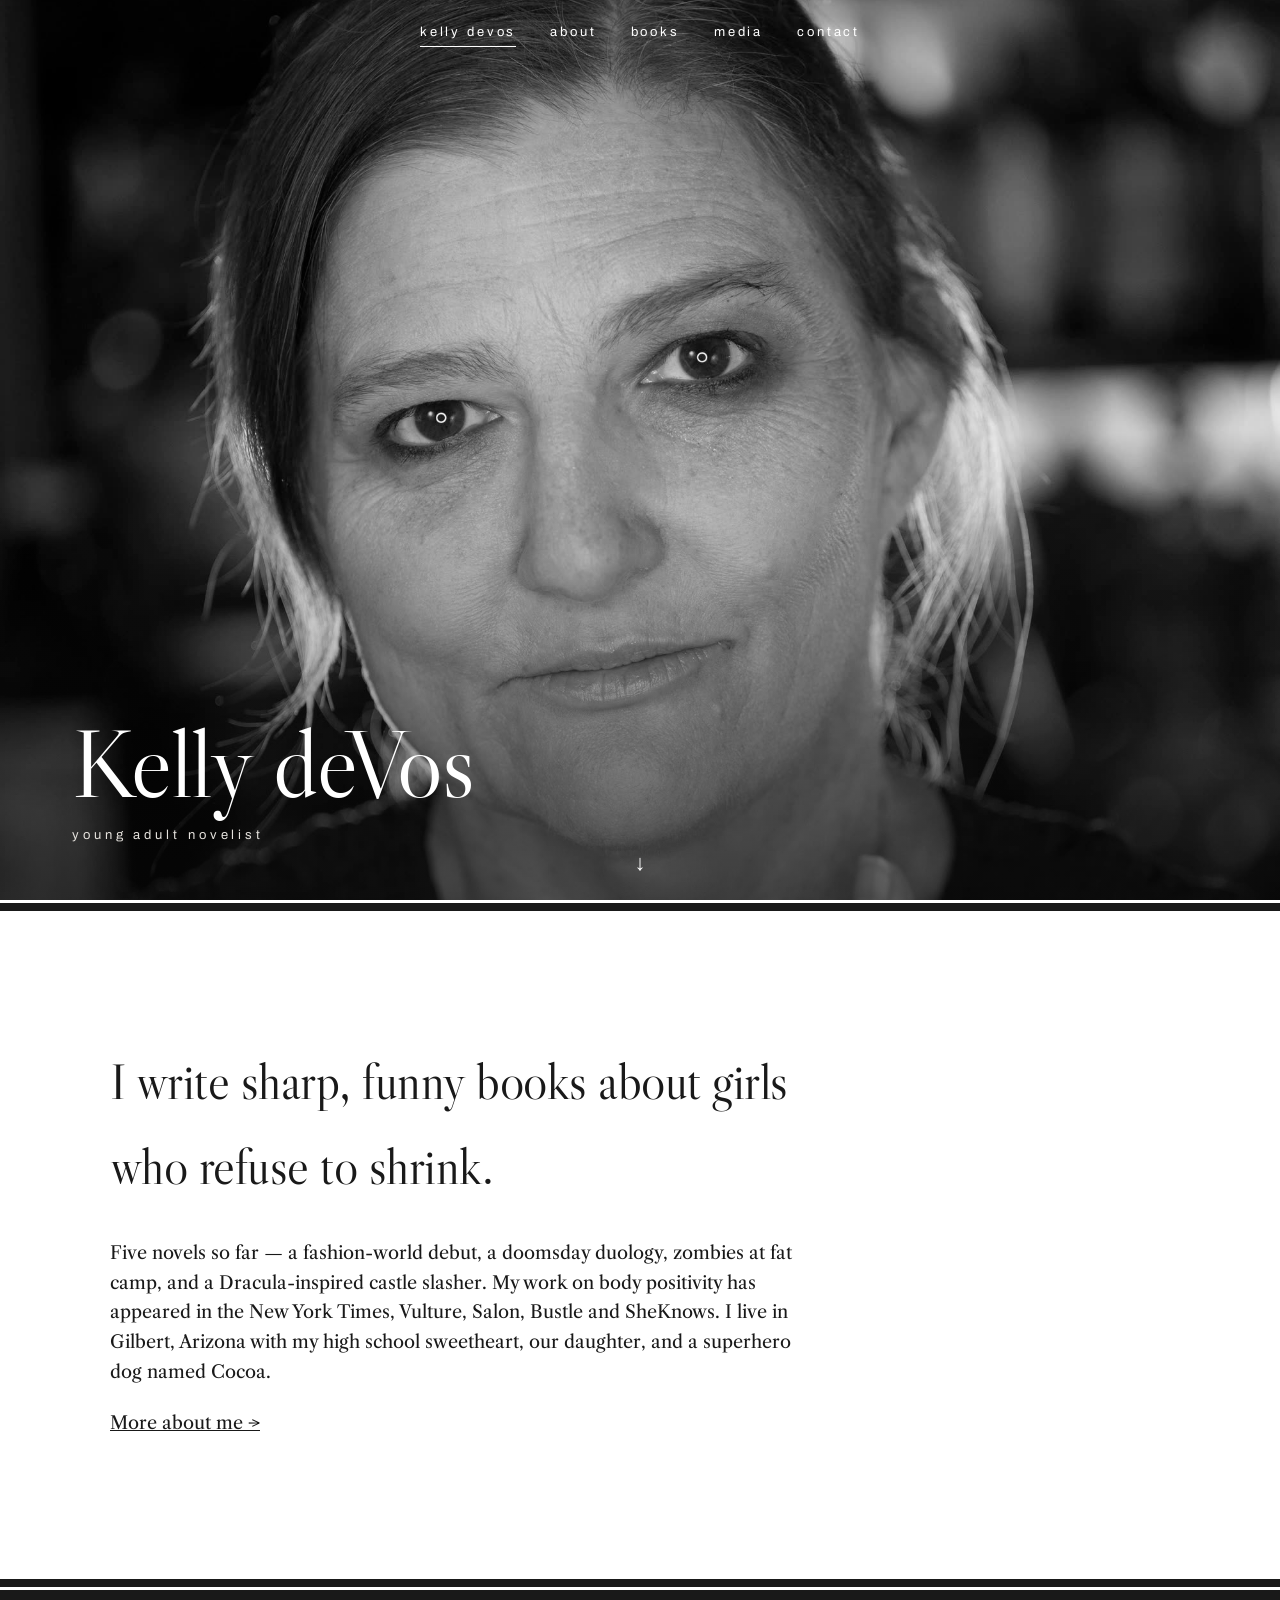
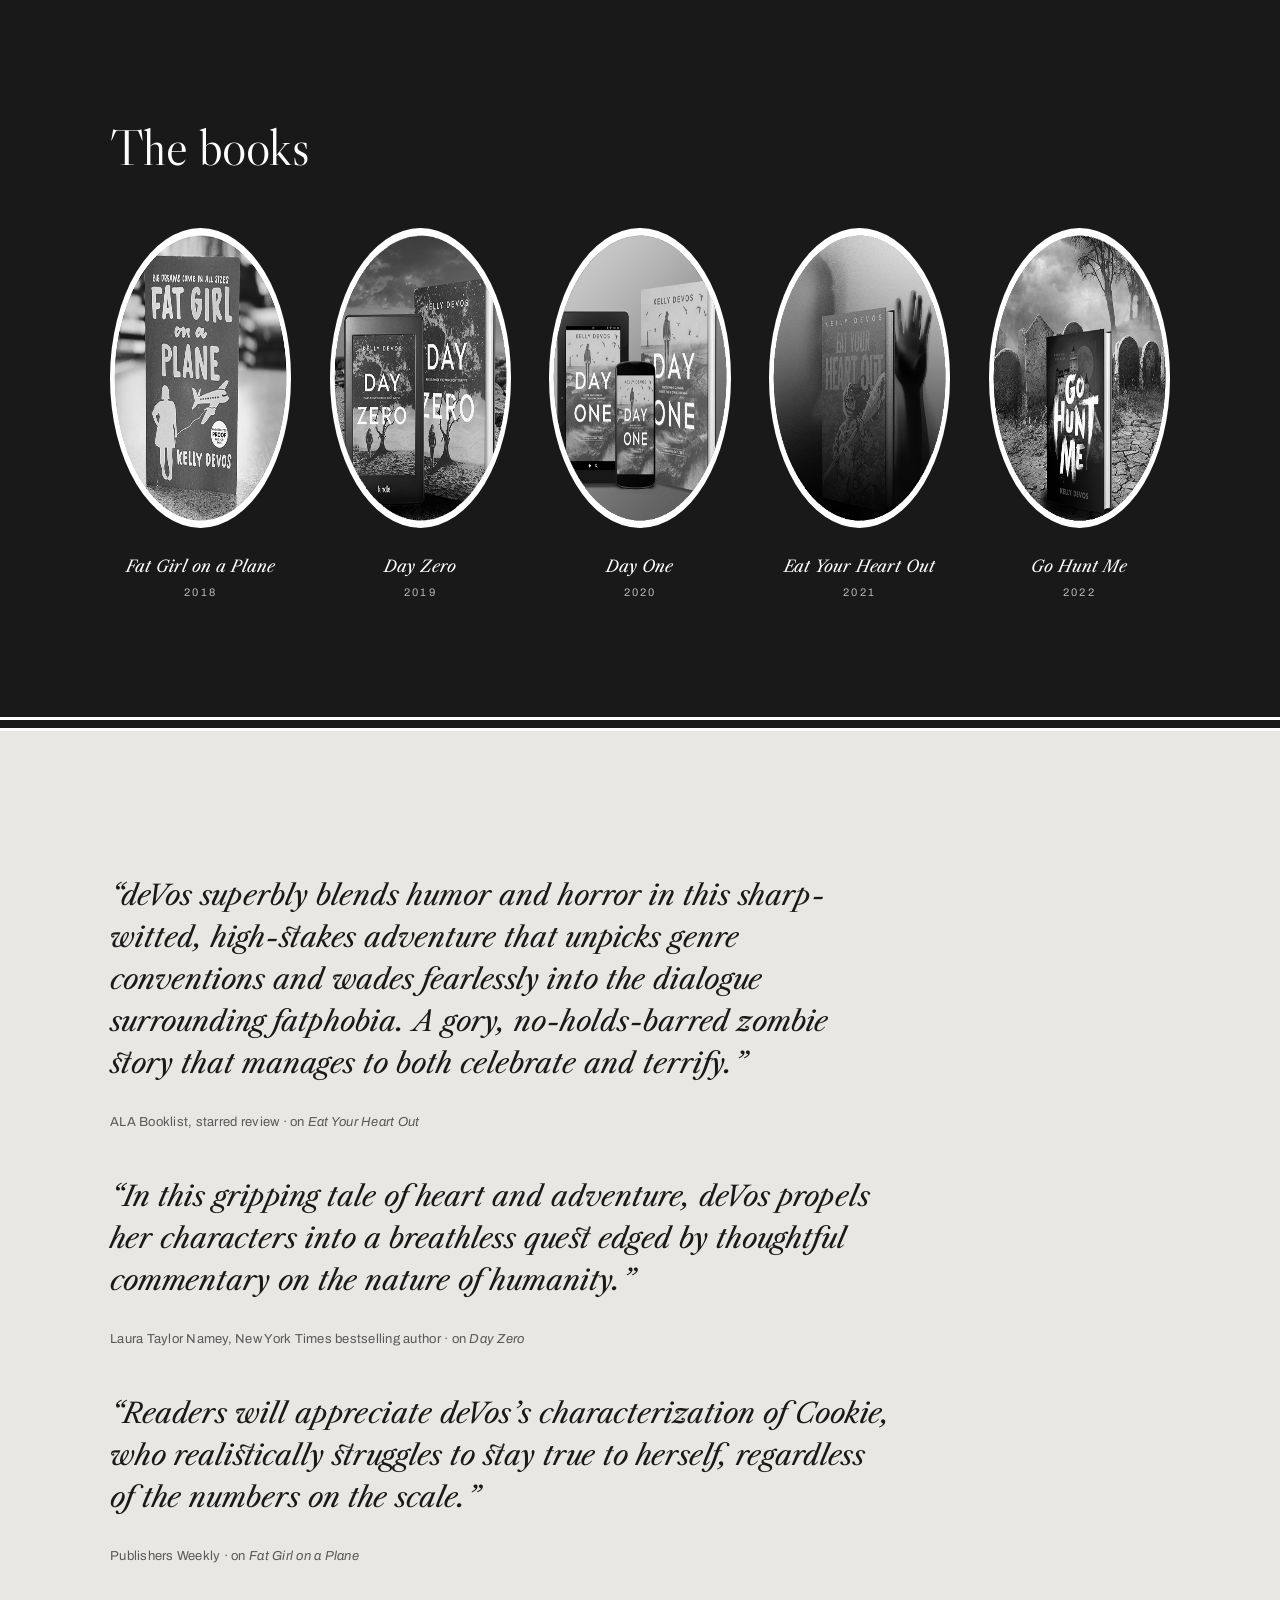
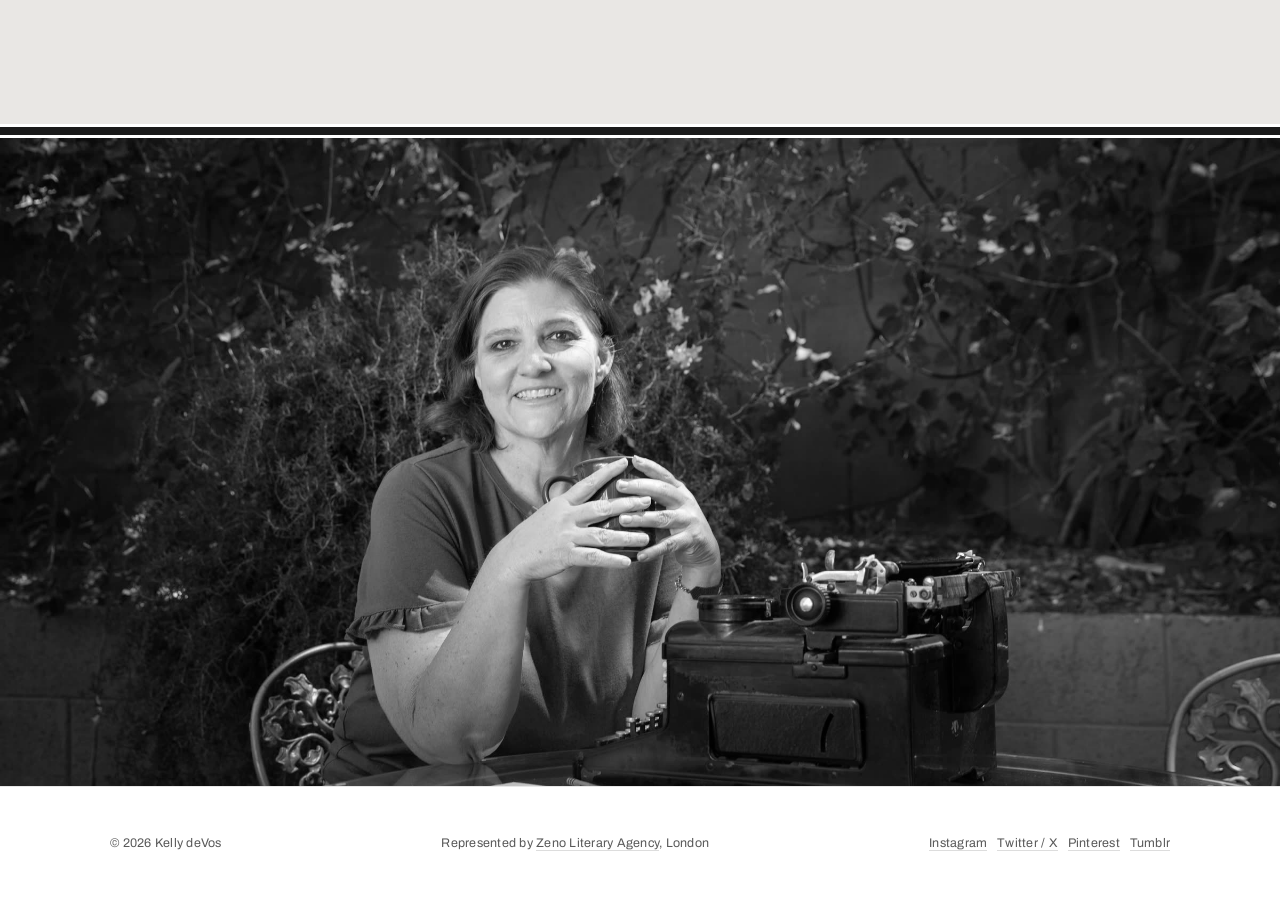
==== docs/index.html @ 49340dab "Monochrome Editorial redesign — the whole site, rebuilt Kelly's five new B&W photographs lead; Libre" ====
<!DOCTYPE html>
<html lang="en">
<head>
<meta charset="utf-8">
<meta name="viewport" content="width=device-width, initial-scale=1">
<title>Kelly deVos — young adult novelist</title>
<meta name="description" content="Kelly deVos writes sharp, funny young adult novels: Fat Girl on a Plane, the Day Zero duology, Eat Your Heart Out, and Go Hunt Me.">
<meta property="og:title" content="Kelly deVos — young adult novelist">
<meta property="og:description" content="Kelly deVos writes sharp, funny young adult novels: Fat Girl on a Plane, the Day Zero duology, Eat Your Heart Out, and Go Hunt Me.">
<meta property="og:url" content="https://www.kellydevos.com/">
<meta property="og:image" content="https://www.kellydevos.com/images/hero-portrait-900.jpg">
<meta name="twitter:card" content="summary_large_image">
<link rel="icon" href="/favicon.svg" type="image/svg+xml">
<link rel="preconnect" href="https://fonts.googleapis.com">
<link rel="preconnect" href="https://fonts.gstatic.com" crossorigin>
<link href="https://fonts.googleapis.com/css2?family=Archivo:wght@400;500&family=Libre+Caslon+Display&family=Libre+Caslon+Text:ital@0;1&display=swap" rel="stylesheet">
<style>
:root { --paper:#ffffff; --ink:#191919; --band:#e9e7e4; --mid:#595959; color-scheme: light; }
* { box-sizing: border-box; }
html { scroll-behavior: smooth; }
body { margin:0; background:var(--paper); color:var(--ink);
  font: 18px/1.65 'Libre Caslon Text', Georgia, 'Times New Roman', serif; }
h1,h2,h3 { font-family:'Libre Caslon Display','Libre Caslon Text',Georgia,serif; font-weight:400; letter-spacing:-0.01em; }
a { color: inherit; }
img { max-width:100%; }

/* nav: floats on the hero, inverts over light bands */
nav.site { position:fixed; inset:0 0 auto 0; z-index:20; display:flex; justify-content:center; gap:clamp(14px,3vw,34px);
  padding:22px 16px; font-family:Archivo,Helvetica,Arial,sans-serif; font-size:13px; letter-spacing:.22em; text-transform:lowercase;
  color:#fff; }
nav.site.blend { mix-blend-mode:difference; }
html:not(.js) nav.site { mix-blend-mode:difference; }
body.no-hero nav.site { mix-blend-mode:difference; }
nav.site a { color:inherit; text-decoration:none; padding-bottom:3px; border-bottom:1px solid transparent; }
nav.site a:hover, nav.site a[aria-current] { border-bottom-color:currentColor; }
body.no-hero nav.site { position:fixed; }

main { display:block; }
.band { padding: clamp(60px,9vw,120px) clamp(20px,6vw,72px); }
.seam { height:14px; background:var(--ink); border-block:3px solid var(--paper); }
.band.gray { background: var(--band); }
.band.black { background: var(--ink); color: var(--paper); }
.measure { max-width: 1060px; margin: 0 auto; }
.prose { max-width: 62ch; }
.prose p { margin: 0 0 1.2em; }
.label { font-family:Archivo,Helvetica,Arial,sans-serif; font-size:12px; letter-spacing:.24em; text-transform:uppercase; color:var(--mid); }
.pub, .by { font-family:Archivo,Helvetica,Arial,sans-serif; font-size:13px; letter-spacing:.02em; color:var(--mid); }
.band.black .pub { color:#b5b5b5; }
.band.black .label { color:#b5b5b5; }
h2.display { font-size: clamp(2rem,4.4vw,3.2rem); margin:.2em 0 .6em; }

/* hero */
.hero { position:relative; height:100svh; min-height:560px; overflow:hidden; background:var(--ink); }
.hero img { position:absolute; inset:0; width:100%; height:100%; object-fit:cover; object-position:62% 30%; filter:grayscale(1); }
.hero .scrim { position:absolute; inset:0; background:linear-gradient(to top, rgba(10,10,10,.55) 0%, rgba(10,10,10,0) 45%); }
.hero .title { position:absolute; left:clamp(20px,6vw,72px); bottom:clamp(28px,6vh,64px); color:#fff; }
.hero .title h1 { font-size:clamp(3rem,7.5vw,6rem); margin:0; line-height:1.02; }
.hero .title p { font-family:Archivo,Helvetica,Arial,sans-serif; font-size:13px; letter-spacing:.3em; text-transform:lowercase; margin:.9em 0 0; color:#e6e3de; }
.hero .cue { position:absolute; left:50%; bottom:18px; transform:translateX(-50%); color:#fff; text-decoration:none; font-size:22px; line-height:1; padding:8px 14px; }
.hero .cue:hover { transform:translateX(-50%) translateY(3px); }
@media (prefers-reduced-motion: reduce) { .hero .cue:hover { transform:translateX(-50%); } }

/* photo plate bands */
.plate { padding:0; height:min(72vh,680px); overflow:hidden; position:relative; background:var(--ink); }
.plate img { width:100%; height:100%; object-fit:cover; filter:grayscale(1); display:block; }

/* books shelf (home) */
.shelf { display:grid; grid-template-columns:repeat(auto-fit,minmax(150px,1fr)); gap:clamp(18px,3vw,40px); margin-top:2.4rem; }
.shelf a { text-decoration:none; text-align:center; display:block; }
.shelf img { width:100%; max-width:210px; border-radius:50%; filter:grayscale(1); transition:filter .12s ease-out, transform .12s ease-out; }
.shelf a:hover img, .shelf a:focus-visible img { filter:none; transform:translateY(-4px); }
.shelf .t { display:block; margin-top:1rem; font-size:1.02rem; font-style:italic; }
.shelf .y { display:block; margin-top:.2rem; font-family:Archivo,sans-serif; font-size:11px; letter-spacing:.2em; color:#b5b5b5; }

/* praise */
.praise blockquote { margin:0 0 2.6rem; padding:0; }
.praise .q { font-size:clamp(1.3rem,2.4vw,1.75rem); line-height:1.5; font-style:italic; max-width:28em; }
.praise .by { margin-top:.9rem; }
.praise .by { font-size:13px; }

/* books page */
.book { padding: clamp(60px,8vw,110px) clamp(20px,6vw,72px); }
.book:nth-of-type(even) { background:var(--band); }
.book .inner { max-width:1060px; margin:0 auto; display:grid; grid-template-columns:minmax(180px,260px) 1fr; gap:clamp(28px,5vw,64px); align-items:start; }
.book img.cover { width:100%; border-radius:50%; filter:grayscale(1); transition:filter .12s ease-out; }
.book:hover img.cover, .book:focus-within img.cover { filter:none; }
.book h2 { font-size:clamp(1.9rem,3.6vw,2.8rem); margin:0 0 .25em; }
.book .pub { margin:0 0 1.4rem; }
.book details { margin:.4rem 0 1.6rem; }
.book summary { cursor:pointer; font-family:Archivo,sans-serif; font-size:13px; letter-spacing:.04em; color:var(--mid); }
.book summary:hover { color:var(--ink); }
.linkrow { display:flex; flex-wrap:wrap; gap:.4rem 1.6rem; padding:0; margin:0 0 1rem; list-style:none;
  font-family:Archivo,sans-serif; font-size:13px; letter-spacing:.03em; }
.linkrow a { text-decoration:none; border-bottom:1px solid #00000033; padding-bottom:2px; }
.linkrow a:hover { border-bottom-color:var(--ink); }
.news { margin:.4rem 0 0; padding:0; list-style:none; }
.news li { padding:.45rem 0; border-top:1px solid #00000014; }
.news a { text-decoration:none; }
.news a:hover em { border-bottom:1px solid var(--ink); }
.news em { font-style:italic; }
.news .src { font-family:Archivo,sans-serif; font-size:11px; letter-spacing:.14em; text-transform:uppercase; color:var(--mid); margin-left:.6em; }

/* media page */
.presslist { margin:2rem 0 0; padding:0; list-style:none; max-width:46em; }
.presslist li { padding:1.1rem 0; border-top:1px solid #00000018; }
.presslist a { text-decoration:none; font-size:clamp(1.15rem,2vw,1.45rem); font-style:italic; line-height:1.5; }
.presslist a:hover { border-bottom:1px solid var(--ink); }
.presslist .src { display:block; margin-top:.3rem; text-transform:none; letter-spacing:.04em; }

/* about */
.about-grid { max-width:1060px; margin:0 auto; display:grid; grid-template-columns:minmax(220px,420px) 1fr; gap:clamp(28px,5vw,72px); align-items:start; }
.about-grid img { width:100%; filter:grayscale(1); }

/* contact */
.doors { display:grid; grid-template-columns:repeat(auto-fit,minmax(230px,1fr)); gap:clamp(24px,4vw,56px); margin-top:2.2rem; }
.doors h2 { font-size:1.3rem; margin:0 0 .6rem; font-family:'Libre Caslon Display',Georgia,serif; font-weight:400; }
.doors ul { margin:0; padding:0; list-style:none; }
.doors li { padding:.3rem 0; }
.doors a { text-decoration:none; border-bottom:1px solid #00000033; }
.doors a:hover { border-bottom-color:var(--ink); }

/* cta band */
.cta { text-align:center; }
.cta .btn { display:inline-block; margin-top:1.8rem; font-family:Archivo,sans-serif; font-size:13px; letter-spacing:.24em; text-transform:uppercase;
  color:var(--paper); border:1px solid var(--paper); padding:16px 34px; text-decoration:none; transition:background .2s ease-out,color .2s ease-out; }
.cta .btn:hover { background:var(--paper); color:var(--ink); }

footer.site { padding:46px clamp(20px,6vw,72px) 60px; border-top:1px solid #00000018; }
footer.site .measure { display:flex; flex-wrap:wrap; gap:14px 36px; justify-content:space-between; align-items:baseline; }
footer.site, footer.site a { font-family:Archivo,sans-serif; font-size:12.5px; letter-spacing:.02em; color:var(--mid); }
footer.site a { text-decoration:none; border-bottom:1px solid #00000022; }
footer.site a:hover { color:var(--ink); }

/* reveal: one slow fade-up per band, first reveal only */
html.js .reveal { opacity:0; transform:translateY(18px); transition:opacity .7s ease-out, transform .7s ease-out; }
html.js .reveal.in { opacity:1; transform:none; }
@media (prefers-reduced-motion: reduce) {
  html.js .reveal { opacity:1; transform:none; transition:none; }
  html { scroll-behavior:auto; }
  .shelf img, .book img.cover { transition:none; }
}
:focus-visible { outline:2px solid var(--ink); outline-offset:3px; border-radius:2px; }
.band.black :focus-visible, .hero :focus-visible, nav.site :focus-visible { outline-color:#fff; }
::selection { background:var(--ink); color:var(--paper); }

@media (max-width: 760px) {
  .book .inner, .about-grid { grid-template-columns:1fr; }
  .book img.cover { max-width:240px; }
  .hero img { object-position:60% 22%; }
  nav.site { gap:14px; font-size:12px; letter-spacing:.16em; }
  .shelf { grid-template-columns:repeat(2,1fr); }
  .shelf a:nth-child(5) { grid-column:1 / -1; max-width:230px; margin:0 auto; }
}
</style>
</head>
<body>
<nav class="site" aria-label="Site">
  <a href="/" aria-current="page">kelly deVos</a>
  <a href="/about/" >about</a>
  <a href="/my-books/" >books</a>
  <a href="/media/" >media</a>
  <a href="/contact-me/" >contact</a>
</nav>
<main>

<header class="hero">
  <img src="/images/hero-portrait-2000.jpg" srcset="/images/hero-portrait-900.jpg 900w, /images/hero-portrait-2000.jpg 2000w" sizes="100vw" alt="Kelly deVos, photographed in black and white" fetchpriority="high">
  <div class="scrim"></div>
  <div class="title">
    <h1>Kelly deVos</h1>
    <p>young adult novelist</p>
  </div>
  <a class="cue" href="#hello" aria-label="Scroll to introduction">&darr;</a>
</header>

<div class="seam" aria-hidden="true"></div><section class="band" id="hello">
  <div class="measure reveal">
    <div class="prose">
      <h2 class="display">I write sharp, funny books about girls who refuse to shrink.</h2>
      <p>Five novels so far &mdash; a fashion-world debut, a doomsday duology, zombies at
      fat camp, and a Dracula-inspired castle slasher. My work on body positivity has
      appeared in the New York Times, Vulture, Salon, Bustle and SheKnows. I live in
      Gilbert, Arizona with my high school sweetheart, our daughter, and a superhero
      dog named Cocoa.</p>
      <p><a href="/about/">More about me &rarr;</a></p>
    </div>
  </div>
</section>

<div class="seam" aria-hidden="true"></div><section class="band black">
  <div class="measure reveal">
    <h2 class="display" style="margin-top:0">The books</h2>
    <div class="shelf">
      <a href="/my-books/#fat-girl-on-a-plane">
        <img src="/files/fgoap_circle.jpg" alt="Fat Girl on a Plane cover art" loading="lazy" width="300" height="300">
        <span class="t">Fat Girl on a Plane</span><span class="y">2018</span>
      </a>
<a href="/my-books/#day-zero">
        <img src="/files/dz_circle.jpg" alt="Day Zero cover art" loading="lazy" width="300" height="300">
        <span class="t">Day Zero</span><span class="y">2019</span>
      </a>
<a href="/my-books/#day-one">
        <img src="/files/do_circle.jpg" alt="Day One cover art" loading="lazy" width="300" height="300">
        <span class="t">Day One</span><span class="y">2020</span>
      </a>
<a href="/my-books/#eat-your-heart-out">
        <img src="/files/eyho_circle.jpg" alt="Eat Your Heart Out cover art" loading="lazy" width="300" height="300">
        <span class="t">Eat Your Heart Out</span><span class="y">2021</span>
      </a>
<a href="/my-books/#go-hunt-me">
        <img src="/files/GHM_CIRCLE.jpg" alt="Go Hunt Me cover art" loading="lazy" width="300" height="300">
        <span class="t">Go Hunt Me</span><span class="y">2022</span>
      </a>
    </div>
  </div>
</section>

<div class="seam" aria-hidden="true"></div><section class="band gray praise">
  <div class="measure reveal">
    <blockquote>
      <p class="q">&ldquo;deVos superbly blends humor and horror in this sharp-witted, high-stakes adventure that unpicks genre conventions and wades fearlessly into the dialogue surrounding fatphobia. A gory, no-holds-barred zombie story that manages to both celebrate and terrify.&rdquo;</p>
      <p class="by">ALA Booklist, starred review &middot; on <em>Eat Your Heart Out</em></p>
    </blockquote>
<blockquote>
      <p class="q">&ldquo;In this gripping tale of heart and adventure, deVos propels her characters into a breathless quest edged by thoughtful commentary on the nature of humanity.&rdquo;</p>
      <p class="by">Laura Taylor Namey, New York Times bestselling author &middot; on <em>Day Zero</em></p>
    </blockquote>
<blockquote>
      <p class="q">&ldquo;Readers will appreciate deVos’s characterization of Cookie, who realistically struggles to stay true to herself, regardless of the numbers on the scale.&rdquo;</p>
      <p class="by">Publishers Weekly &middot; on <em>Fat Girl on a Plane</em></p>
    </blockquote>
  </div>
</section>

<div class="seam" aria-hidden="true"></div><section class="plate">
  <img src="/images/band-typewriter-2400.jpg" alt="Kelly at a patio table with a vintage typewriter" loading="lazy">
</section>


</main>
<footer class="site">
  <div class="measure reveal">
    <span>&copy; 2026 Kelly deVos</span>
    <span>Represented by <a href="https://zenoagency.com/">Zeno Literary Agency</a>, London</span>
    <span><a href="https://www.instagram.com/kellydevos/">Instagram</a> &nbsp; <a href="https://twitter.com/KdeVosAuthor">Twitter / X</a> &nbsp; <a href="https://www.pinterest.com/kellydevos/">Pinterest</a> &nbsp; <a href="http://kellydevosauthor.tumblr.com">Tumblr</a></span>
    
  </div>
</footer>
<script>
(function(){
  document.documentElement.classList.add('js');
  var nav=document.querySelector('nav.site');
  var hero=document.querySelector('.hero');
  if(nav&&hero&&'IntersectionObserver' in window){
    new IntersectionObserver(function(e){
      nav.classList.toggle('blend', !e[0].isIntersecting);
    },{rootMargin:'-40px 0px 0px 0px'}).observe(hero);
  } else if(nav){ nav.classList.add('blend'); }
  var rm=matchMedia('(prefers-reduced-motion: reduce)').matches;
  var els=document.querySelectorAll('.reveal');
  if(rm||!('IntersectionObserver' in window)){ els.forEach(function(el){el.classList.add('in');}); return; }
  var io=new IntersectionObserver(function(entries){
    entries.forEach(function(en){ if(en.isIntersecting){ en.target.classList.add('in'); io.unobserve(en.target); } });
  },{threshold:.12});
  els.forEach(function(el){ io.observe(el); });
})();
</script>
</body>
</html>
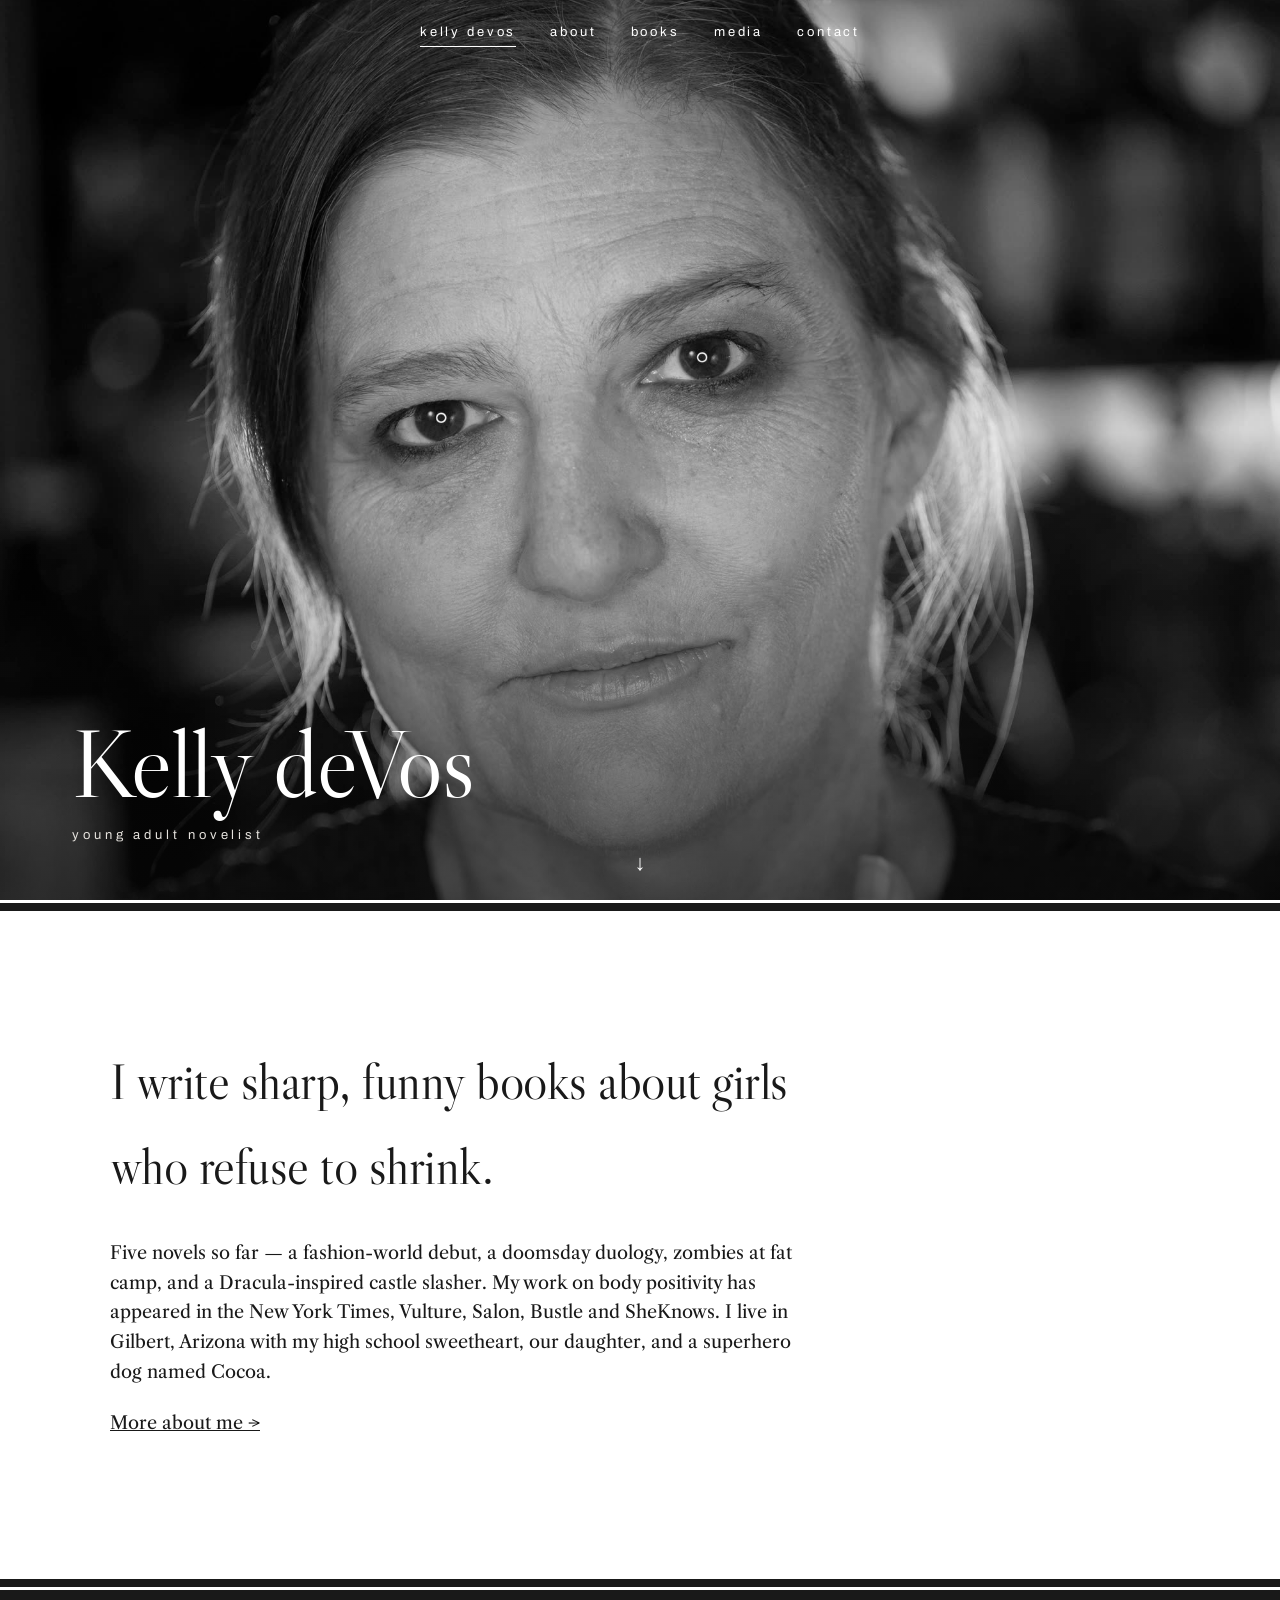
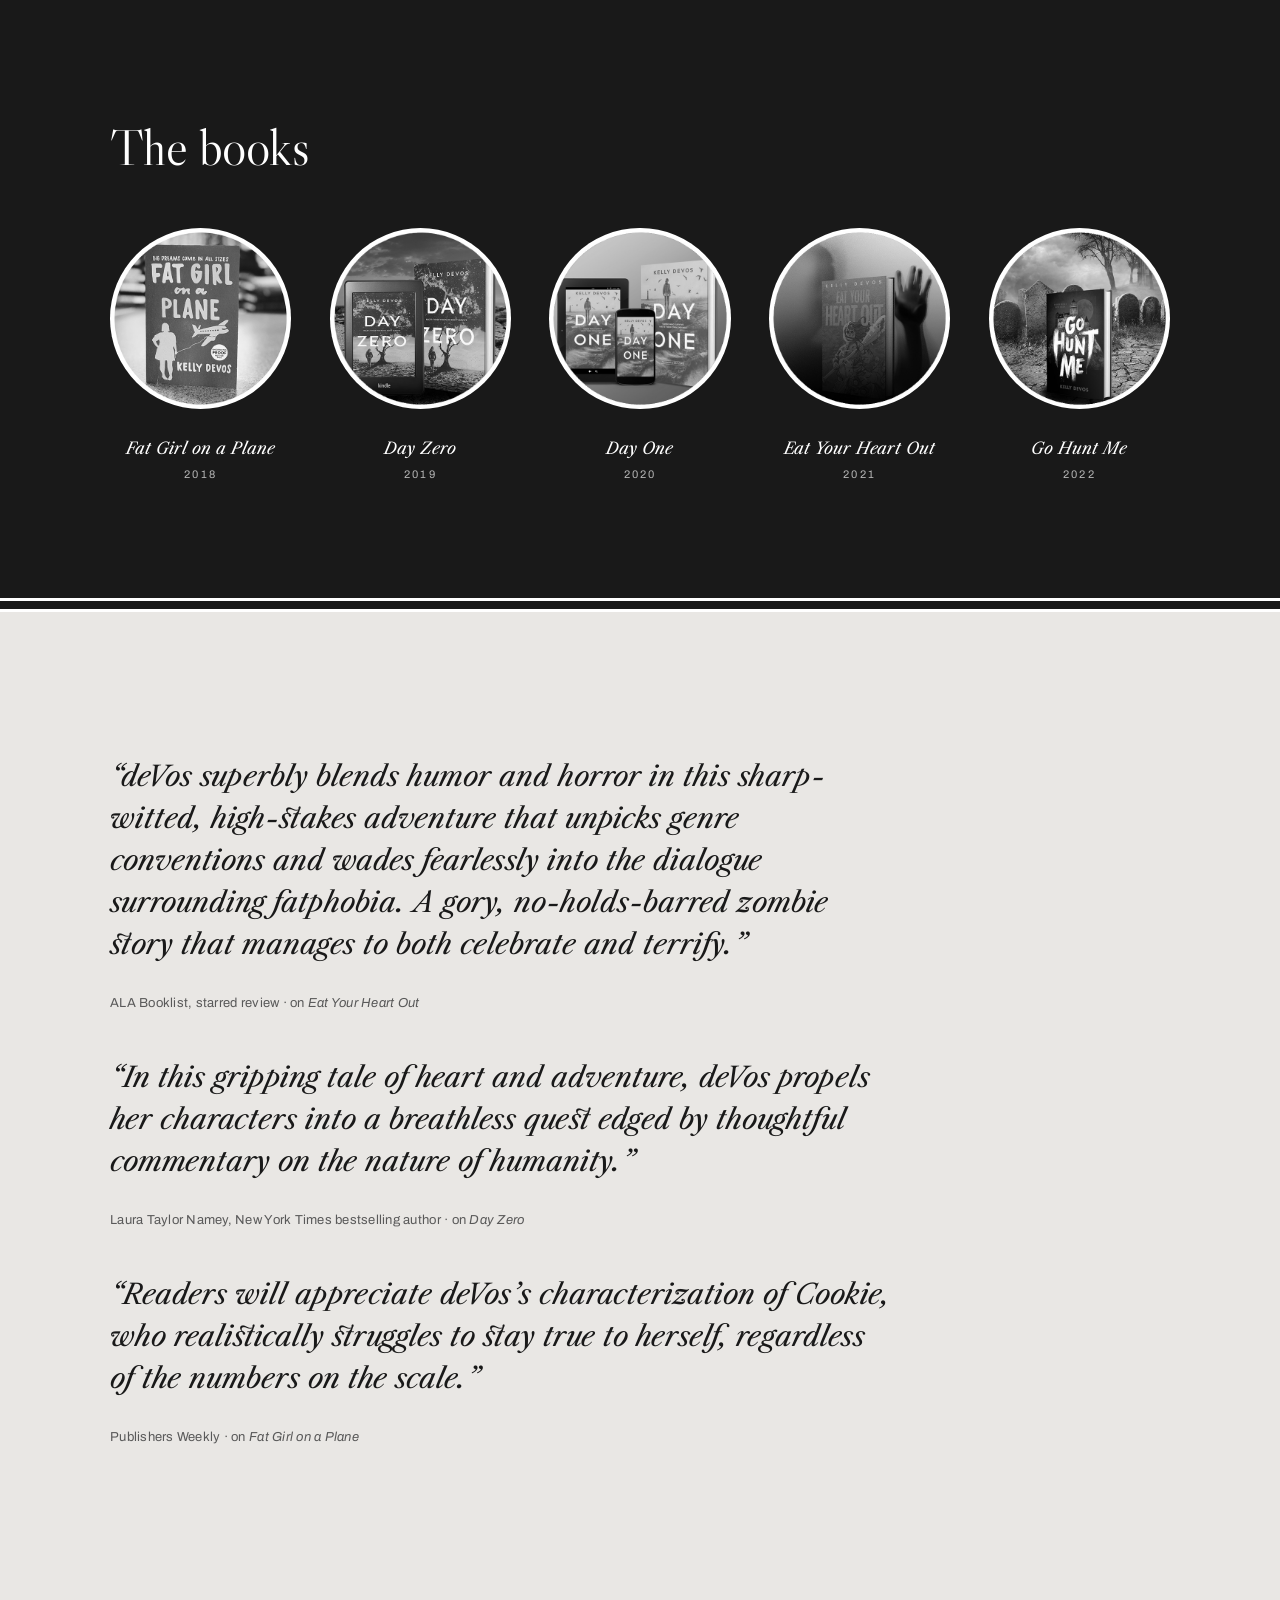
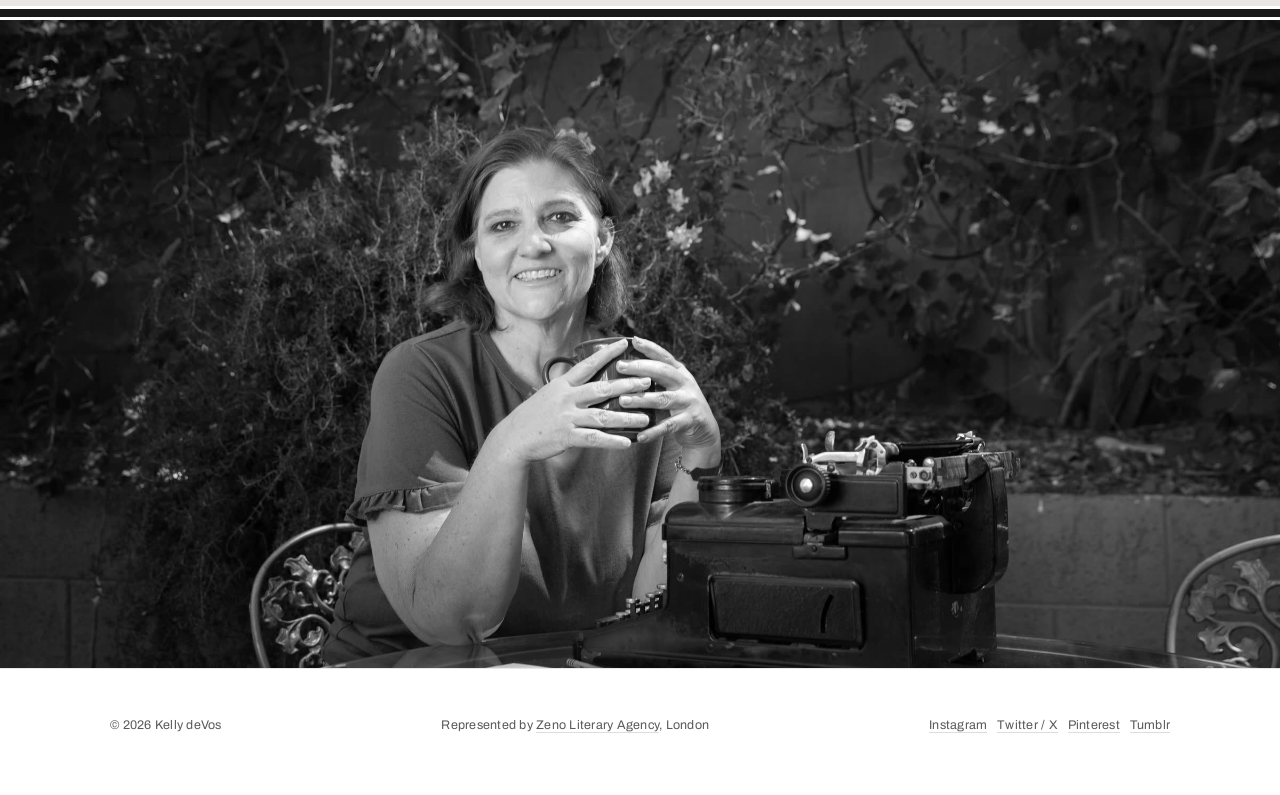
==== commit a81e0693: "img height:auto — attribute height was fixing photos at their hint size while CSS width scaled, stre" ====
--- a/docs/index.html
+++ b/docs/index.html
@@ -10,7 +10,7 @@
 <meta property="og:url" content="https://www.kellydevos.com/">
 <meta property="og:image" content="https://www.kellydevos.com/images/hero-portrait-900.jpg">
 <meta name="twitter:card" content="summary_large_image">
-<link rel="icon" href="/favicon.svg" type="image/svg+xml">
+<link rel="icon" href="./favicon.svg" type="image/svg+xml">
 <link rel="preconnect" href="https://fonts.googleapis.com">
 <link rel="preconnect" href="https://fonts.gstatic.com" crossorigin>
 <link href="https://fonts.googleapis.com/css2?family=Archivo:wght@400;500&family=Libre+Caslon+Display&family=Libre+Caslon+Text:ital@0;1&display=swap" rel="stylesheet">
@@ -22,7 +22,7 @@
   font: 18px/1.65 'Libre Caslon Text', Georgia, 'Times New Roman', serif; }
 h1,h2,h3 { font-family:'Libre Caslon Display','Libre Caslon Text',Georgia,serif; font-weight:400; letter-spacing:-0.01em; }
 a { color: inherit; }
-img { max-width:100%; }
+img { max-width:100%; height:auto; }
 
 /* nav: floats on the hero, inverts over light bands */
 nav.site { position:fixed; inset:0 0 auto 0; z-index:20; display:flex; justify-content:center; gap:clamp(14px,3vw,34px);
@@ -155,16 +155,16 @@
 </head>
 <body>
 <nav class="site" aria-label="Site">
-  <a href="/" aria-current="page">kelly deVos</a>
-  <a href="/about/" >about</a>
-  <a href="/my-books/" >books</a>
-  <a href="/media/" >media</a>
-  <a href="/contact-me/" >contact</a>
+  <a href="./" aria-current="page">kelly deVos</a>
+  <a href="./about/" >about</a>
+  <a href="./my-books/" >books</a>
+  <a href="./media/" >media</a>
+  <a href="./contact-me/" >contact</a>
 </nav>
 <main>
 
 <header class="hero">
-  <img src="/images/hero-portrait-2000.jpg" srcset="/images/hero-portrait-900.jpg 900w, /images/hero-portrait-2000.jpg 2000w" sizes="100vw" alt="Kelly deVos, photographed in black and white" fetchpriority="high">
+  <img src="./images/hero-portrait-2000.jpg" srcset="./images/hero-portrait-900.jpg 900w, ./images/hero-portrait-2000.jpg 2000w" sizes="100vw" alt="Kelly deVos, photographed in black and white" fetchpriority="high">
   <div class="scrim"></div>
   <div class="title">
     <h1>Kelly deVos</h1>
@@ -182,7 +182,7 @@
       appeared in the New York Times, Vulture, Salon, Bustle and SheKnows. I live in
       Gilbert, Arizona with my high school sweetheart, our daughter, and a superhero
       dog named Cocoa.</p>
-      <p><a href="/about/">More about me &rarr;</a></p>
+      <p><a href="./about/">More about me &rarr;</a></p>
     </div>
   </div>
 </section>
@@ -191,24 +191,24 @@
   <div class="measure reveal">
     <h2 class="display" style="margin-top:0">The books</h2>
     <div class="shelf">
-      <a href="/my-books/#fat-girl-on-a-plane">
-        <img src="/files/fgoap_circle.jpg" alt="Fat Girl on a Plane cover art" loading="lazy" width="300" height="300">
+      <a href="./my-books/#fat-girl-on-a-plane">
+        <img src="./files/fgoap_circle.jpg" alt="Fat Girl on a Plane cover art" loading="lazy" width="300" height="300">
         <span class="t">Fat Girl on a Plane</span><span class="y">2018</span>
       </a>
-<a href="/my-books/#day-zero">
-        <img src="/files/dz_circle.jpg" alt="Day Zero cover art" loading="lazy" width="300" height="300">
+<a href="./my-books/#day-zero">
+        <img src="./files/dz_circle.jpg" alt="Day Zero cover art" loading="lazy" width="300" height="300">
         <span class="t">Day Zero</span><span class="y">2019</span>
       </a>
-<a href="/my-books/#day-one">
-        <img src="/files/do_circle.jpg" alt="Day One cover art" loading="lazy" width="300" height="300">
+<a href="./my-books/#day-one">
+        <img src="./files/do_circle.jpg" alt="Day One cover art" loading="lazy" width="300" height="300">
         <span class="t">Day One</span><span class="y">2020</span>
       </a>
-<a href="/my-books/#eat-your-heart-out">
-        <img src="/files/eyho_circle.jpg" alt="Eat Your Heart Out cover art" loading="lazy" width="300" height="300">
+<a href="./my-books/#eat-your-heart-out">
+        <img src="./files/eyho_circle.jpg" alt="Eat Your Heart Out cover art" loading="lazy" width="300" height="300">
         <span class="t">Eat Your Heart Out</span><span class="y">2021</span>
       </a>
-<a href="/my-books/#go-hunt-me">
-        <img src="/files/GHM_CIRCLE.jpg" alt="Go Hunt Me cover art" loading="lazy" width="300" height="300">
+<a href="./my-books/#go-hunt-me">
+        <img src="./files/GHM_CIRCLE.jpg" alt="Go Hunt Me cover art" loading="lazy" width="300" height="300">
         <span class="t">Go Hunt Me</span><span class="y">2022</span>
       </a>
     </div>
@@ -233,7 +233,7 @@
 </section>
 
 <div class="seam" aria-hidden="true"></div><section class="plate">
-  <img src="/images/band-typewriter-2400.jpg" alt="Kelly at a patio table with a vintage typewriter" loading="lazy">
+  <img src="./images/band-typewriter-2400.jpg" alt="Kelly at a patio table with a vintage typewriter" loading="lazy">
 </section>
 
 
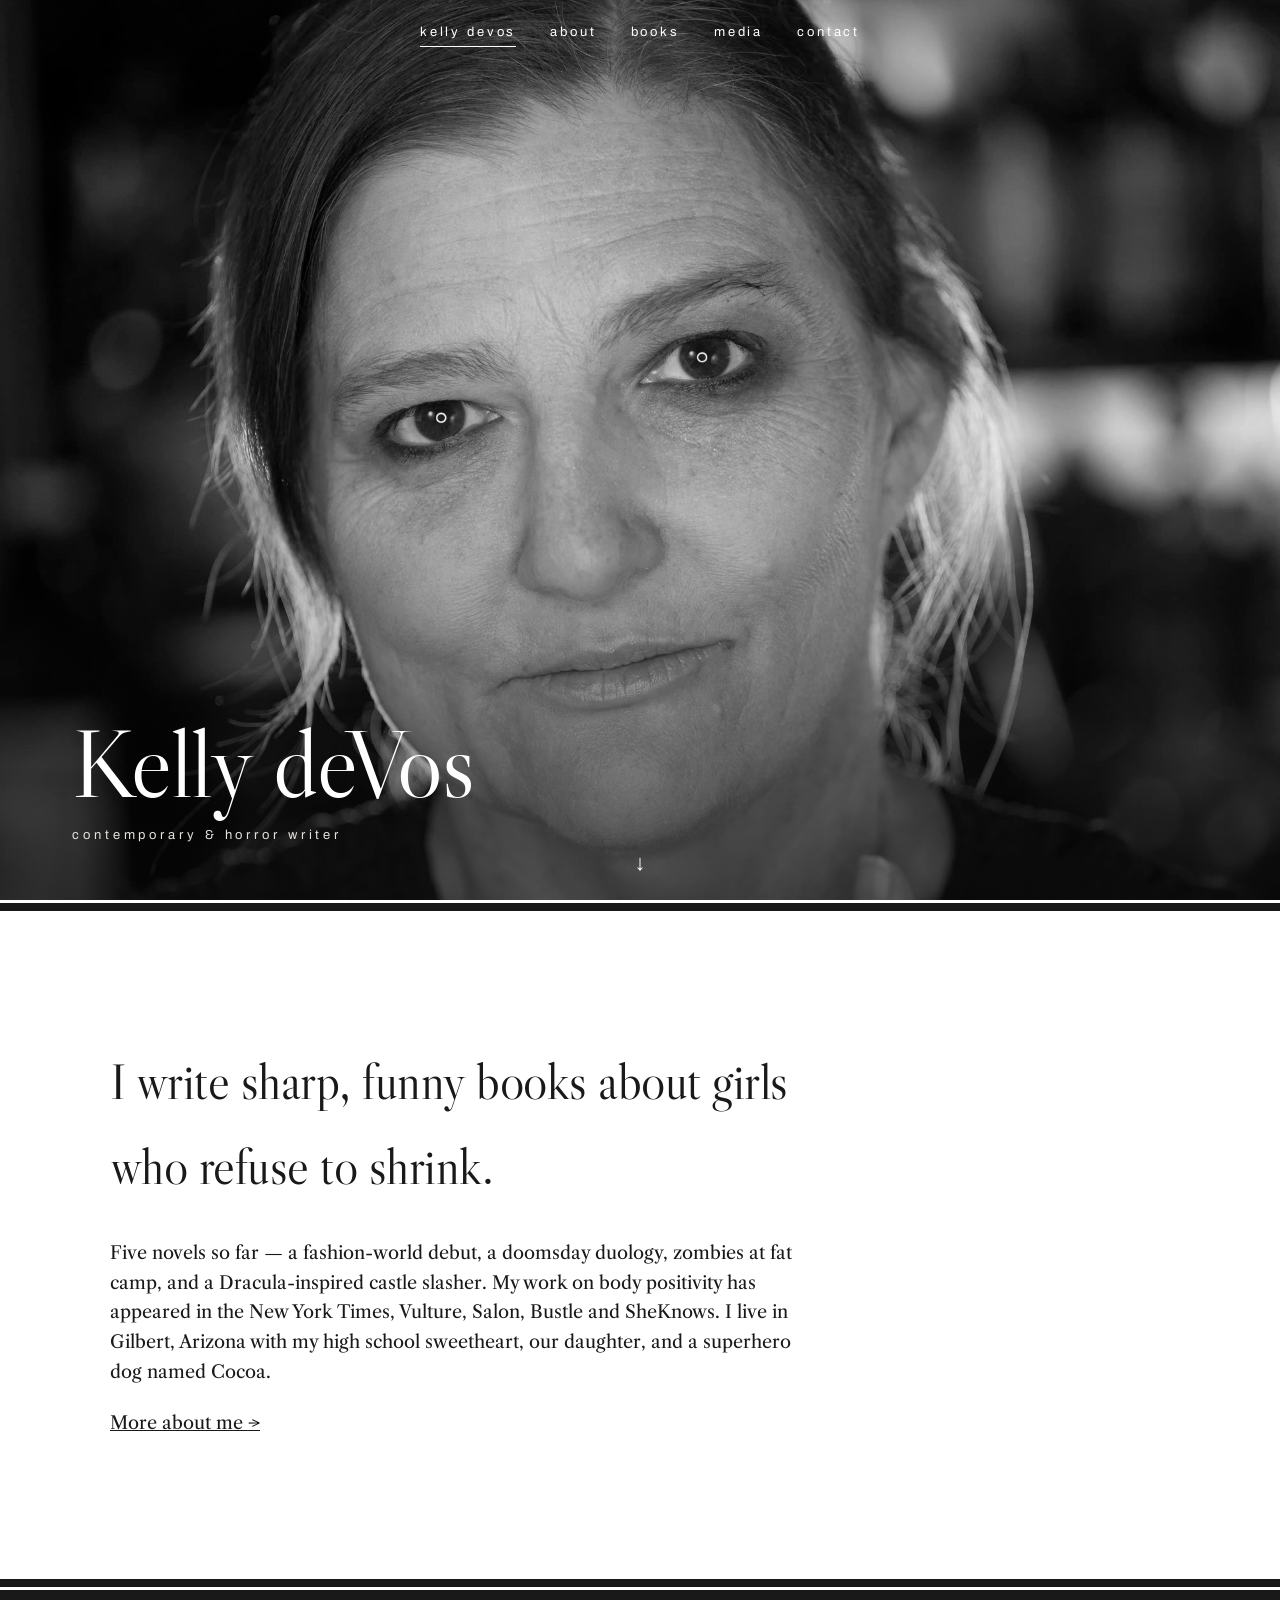
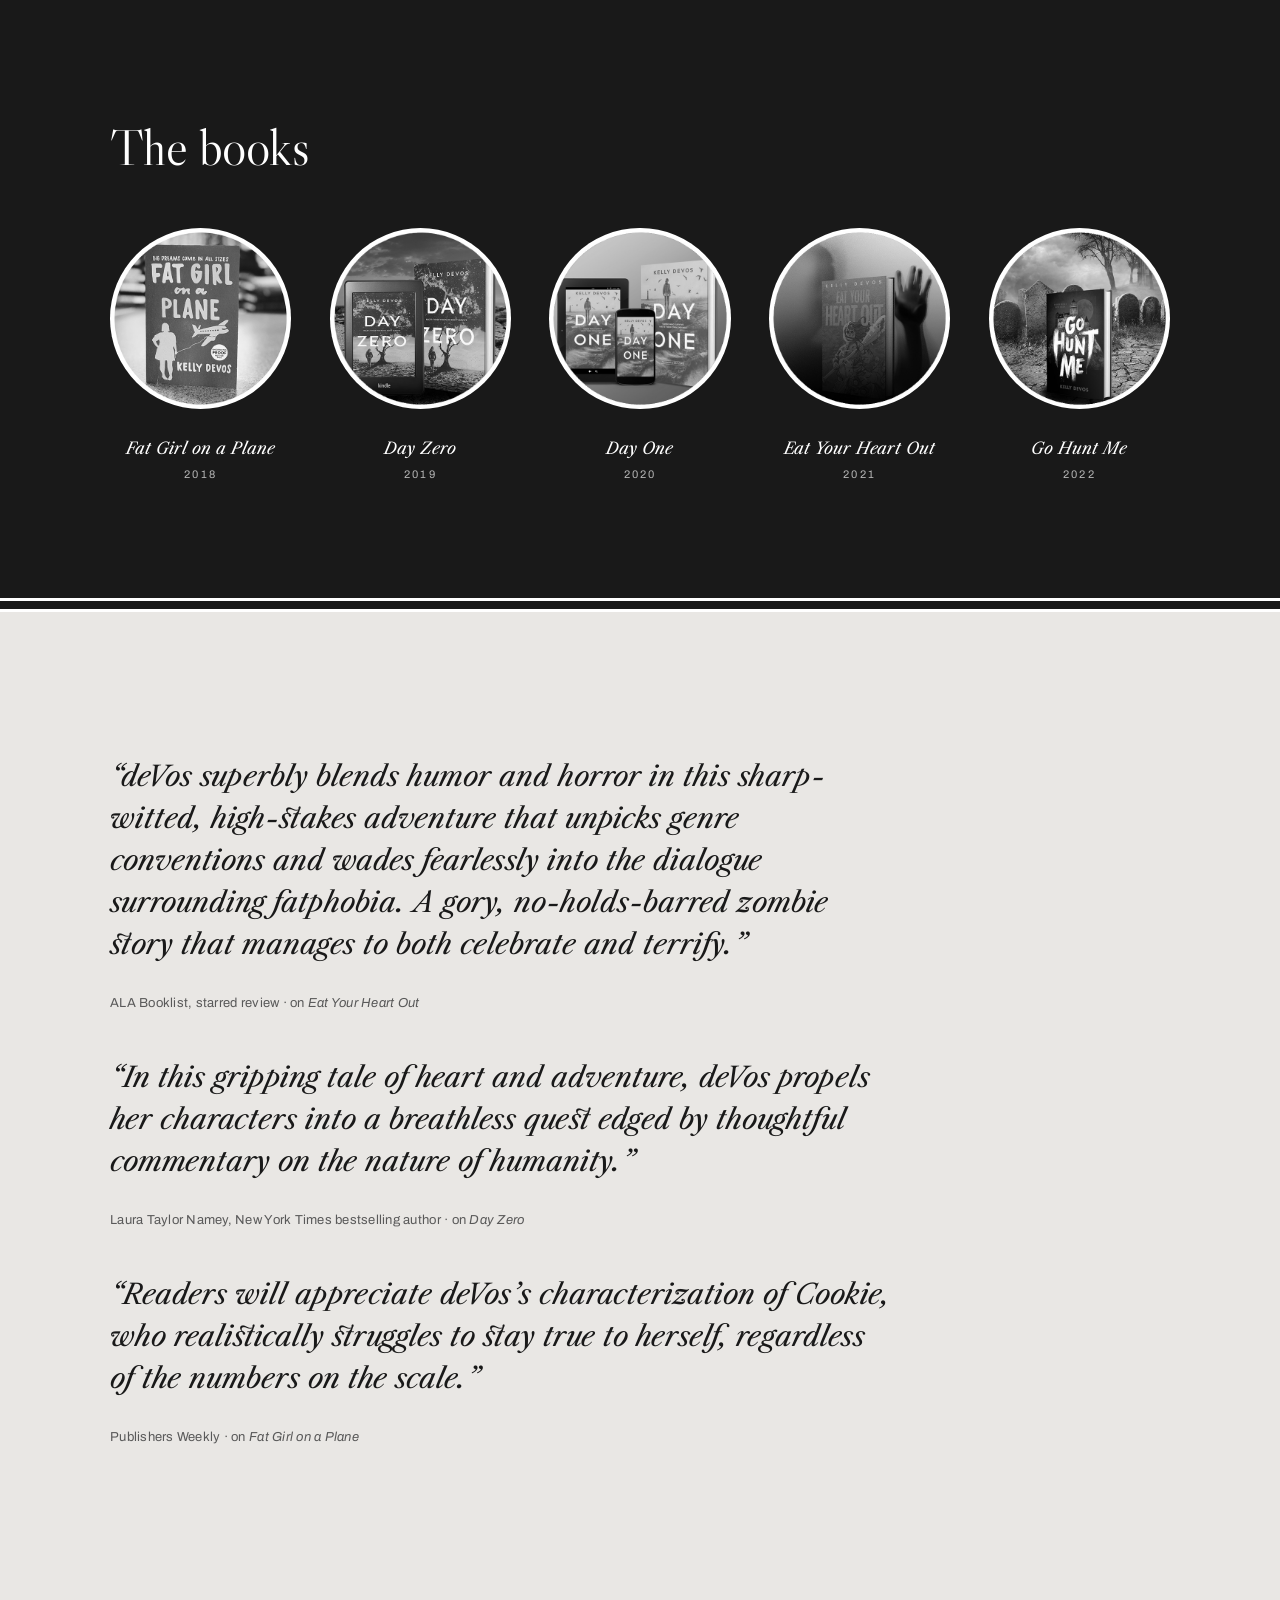
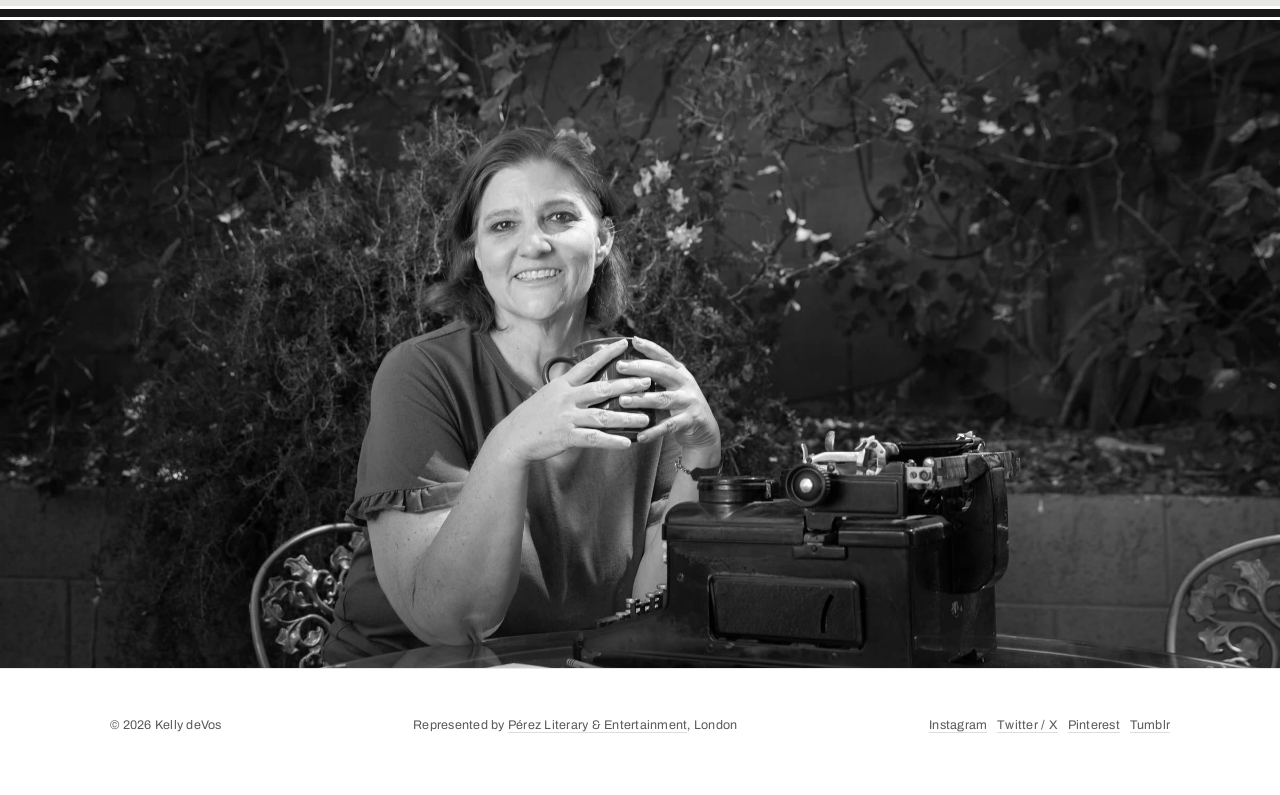
==== commit ca299a87: "Kelly's updates: new agency, new genre line Agency: Kristina Pérez, PhD (Cantab), Managing Director," ====
--- a/docs/index.html
+++ b/docs/index.html
@@ -3,10 +3,10 @@
 <head>
 <meta charset="utf-8">
 <meta name="viewport" content="width=device-width, initial-scale=1">
-<title>Kelly deVos — young adult novelist</title>
-<meta name="description" content="Kelly deVos writes sharp, funny young adult novels: Fat Girl on a Plane, the Day Zero duology, Eat Your Heart Out, and Go Hunt Me.">
-<meta property="og:title" content="Kelly deVos — young adult novelist">
-<meta property="og:description" content="Kelly deVos writes sharp, funny young adult novels: Fat Girl on a Plane, the Day Zero duology, Eat Your Heart Out, and Go Hunt Me.">
+<title>Kelly deVos — contemporary &amp; horror writer</title>
+<meta name="description" content="Kelly deVos writes sharp, funny contemporary and horror fiction, including Fat Girl on a Plane, the Day Zero duology, Eat Your Heart Out, and Go Hunt Me.">
+<meta property="og:title" content="Kelly deVos — contemporary &amp; horror writer">
+<meta property="og:description" content="Kelly deVos writes sharp, funny contemporary and horror fiction, including Fat Girl on a Plane, the Day Zero duology, Eat Your Heart Out, and Go Hunt Me.">
 <meta property="og:url" content="https://www.kellydevos.com/">
 <meta property="og:image" content="https://www.kellydevos.com/images/hero-portrait-900.jpg">
 <meta name="twitter:card" content="summary_large_image">
@@ -168,7 +168,7 @@
   <div class="scrim"></div>
   <div class="title">
     <h1>Kelly deVos</h1>
-    <p>young adult novelist</p>
+    <p>contemporary &amp; horror writer</p>
   </div>
   <a class="cue" href="#hello" aria-label="Scroll to introduction">&darr;</a>
 </header>
@@ -241,7 +241,7 @@
 <footer class="site">
   <div class="measure reveal">
     <span>&copy; 2026 Kelly deVos</span>
-    <span>Represented by <a href="https://zenoagency.com/">Zeno Literary Agency</a>, London</span>
+    <span>Represented by <a href="https://www.perezliterary.com/">P&eacute;rez Literary &amp; Entertainment</a>, London</span>
     <span><a href="https://www.instagram.com/kellydevos/">Instagram</a> &nbsp; <a href="https://twitter.com/KdeVosAuthor">Twitter / X</a> &nbsp; <a href="https://www.pinterest.com/kellydevos/">Pinterest</a> &nbsp; <a href="http://kellydevosauthor.tumblr.com">Tumblr</a></span>
     
   </div>
